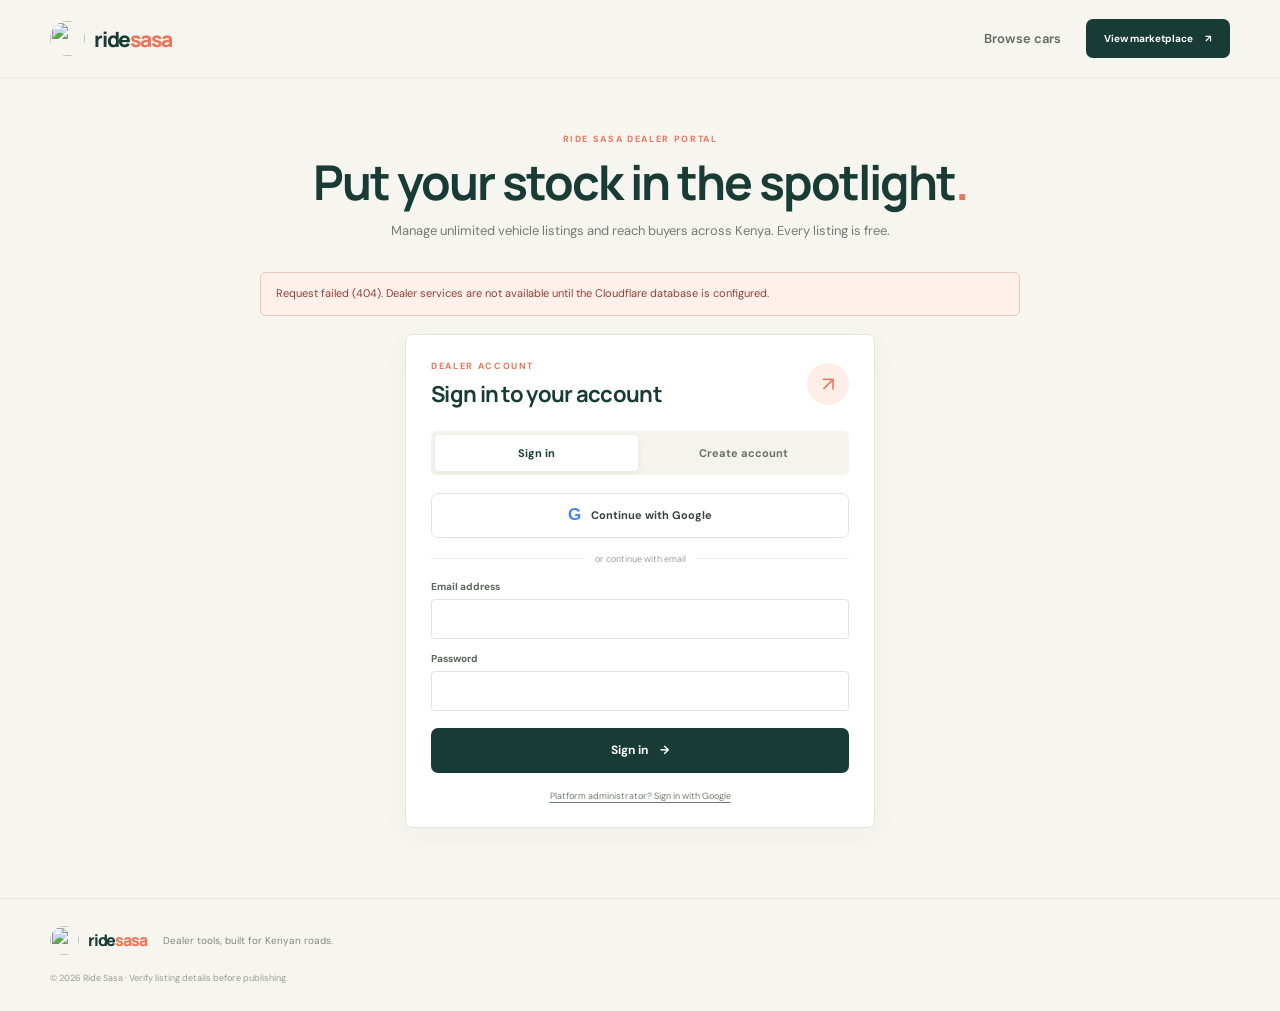
==== dealer.html @ 4e9f602e "Add Ride Sasa vehicle marketplace Initial marketplace, dealer/admin tools, API, and Cloudflare setup" ====
<!doctype html>
<html lang="en">
  <head>
    <meta charset="utf-8">
    <meta name="viewport" content="width=device-width, initial-scale=1">
    <meta name="theme-color" content="#183c35">
    <meta name="description" content="Create a Ride Sasa dealer account, sign in with Google and manually manage vehicle listings.">
    <title>Dealer portal — Ride Sasa</title>
    <link rel="preconnect" href="https://fonts.googleapis.com">
    <link rel="preconnect" href="https://fonts.gstatic.com" crossorigin>
    <link href="https://fonts.googleapis.com/css2?family=DM+Sans:wght@400;500;600;700&family=Manrope:wght@500;600;700;800&display=swap" rel="stylesheet">
    <link rel="stylesheet" href="styles.css">
    <script src="dealer.js" defer></script>
  </head>
  <body class="dealer-page">
    <header class="site-header">
      <div class="header-inner">
        <a class="brand" href="index.html" aria-label="Ride Sasa home">
          <span class="brand-mark" aria-hidden="true"><img src="assets/ridesasa-logo-transparent.png" alt=""></span>
          <span>ride<span class="brand-accent">sasa</span></span>
        </a>
        <nav class="dealer-nav" aria-label="Dealer navigation">
          <a class="nav-link" href="index.html">Browse cars</a>
          <a class="button button-dark" href="index.html#listings">View marketplace <span aria-hidden="true">↗</span></a>
        </nav>
      </div>
    </header>

    <main class="dealer-main page-width">
      <section class="dealer-intro">
        <p class="eyebrow eyebrow-dark">RIDE SASA DEALER PORTAL</p>
        <h1>Put your stock in the spotlight<span>.</span></h1>
        <p>Manage unlimited vehicle listings and reach buyers across Kenya. Every listing is free.</p>
      </section>

      <p class="portal-message" id="portal-message" role="status" hidden></p>

      <section class="portal-card auth-card" id="auth-card" aria-labelledby="auth-title">
        <div class="auth-heading">
          <div>
            <p class="eyebrow eyebrow-dark">DEALER ACCOUNT</p>
            <h2 id="auth-title">Sign in to your account</h2>
          </div>
          <span class="portal-lock" aria-hidden="true">↗</span>
        </div>
        <div class="auth-switch" role="group" aria-label="Choose account action">
          <button type="button" class="auth-switch-button active" data-auth-view="login" aria-pressed="true">Sign in</button>
          <button type="button" class="auth-switch-button" data-auth-view="signup" aria-pressed="false">Create account</button>
        </div>
        <a class="button button-google" href="/api/auth/google/start?next=dealer.html"><span class="google-mark" aria-hidden="true">G</span>Continue with Google</a>
        <p class="auth-divider"><span>or continue with email</span></p>
        <form class="portal-form" id="login-form">
          <label>Email address<input name="email" type="email" autocomplete="email" required maxlength="254"></label>
          <label>Password<input name="password" type="password" autocomplete="current-password" required maxlength="128"></label>
          <button class="button button-dark portal-submit" type="submit">Sign in <span aria-hidden="true">→</span></button>
        </form>
        <form class="portal-form" id="signup-form" hidden>
          <label>Dealer or business name<input name="name" autocomplete="organization" required maxlength="100"></label>
          <label>Email address<input name="email" type="email" autocomplete="email" required maxlength="254"></label>
          <label>Phone number<input name="phone" type="tel" autocomplete="tel" required maxlength="30" placeholder="+254 7XX XXX XXX"></label>
          <label>Password <span class="field-help">Use at least 12 characters.</span><input name="password" type="password" autocomplete="new-password" required minlength="12" maxlength="128"></label>
          <label class="phone-consent"><input name="showPhone" type="checkbox" value="true"> Show this business phone number on my public listings so buyers can contact me.</label>
          <button class="button button-dark portal-submit" type="submit">Create account <span aria-hidden="true">→</span></button>
          <p class="terms-note">No listing fees, subscriptions or expiry dates. Publish as many vehicles as you need.</p>
        </form>
        <a class="admin-signin-link" href="admin.html">Platform administrator? Sign in with Google</a>
      </section>

      <section class="dealer-dashboard" id="dealer-dashboard" hidden>
        <aside class="dealer-sidebar" aria-label="Dealer account">
          <p class="sidebar-title">DEALER WORKSPACE</p>
          <a class="sidebar-link active" href="#analytics"><span aria-hidden="true">◫</span> Analytics</a>
          <a class="sidebar-link" href="#inventory"><span aria-hidden="true">▤</span> Stock</a>
          <a class="sidebar-link" href="#plan-summary"><span aria-hidden="true">◷</span> Free listings</a>
          <a class="sidebar-link" href="#dealer-profile"><span aria-hidden="true">⚙</span> Account settings</a>
          <a class="sidebar-market-link" href="index.html">Return to marketplace <span aria-hidden="true">↗</span></a>
        </aside>
        <div class="dealer-dashboard-main">
        <div class="dashboard-heading" id="analytics">
          <div>
            <p class="eyebrow eyebrow-dark">YOUR DEALER ACCOUNT</p>
            <h2>Welcome, <span id="dealer-name">dealer</span></h2>
            <p class="dashboard-email" id="dealer-email"></p>
          </div>
          <div class="dashboard-actions">
            <a class="button button-coral" href="#add-car">Add a car <span aria-hidden="true">+</span></a>
            <button class="button button-outline" id="logout-button" type="button">Sign out</button>
          </div>
        </div>

        <div class="dashboard-summary" id="plan-summary">
          <article class="summary-card"><span>Listing fees</span><strong id="plan-status">Free</strong><small id="plan-detail">No listing fees or expiry dates</small></article>
          <article class="summary-card"><span>Active units</span><strong id="listing-count">0</strong><small id="listing-capacity">Unlimited active listings</small></article>
          <article class="summary-card"><span>Your listings</span><strong>Unlimited</strong><small>Publish and manage at no cost</small></article>
        </div>

        <section class="portal-card profile-card" id="dealer-profile">
          <div class="portal-section-heading">
            <div><p class="eyebrow eyebrow-dark">ACCOUNT SETTINGS</p><h2>Dealer profile</h2></div>
          </div>
          <p class="form-help">Manage the contact details buyers see. Your account email is <strong id="profile-email"></strong>.</p>
          <form class="portal-form profile-form" id="profile-form">
            <label>Business or dealer name<input name="name" required maxlength="100"></label>
            <label>Phone number<input name="phone" type="tel" autocomplete="tel" maxlength="30" placeholder="+254 7XX XXX XXX"></label>
            <label class="phone-consent profile-consent"><input name="showPhone" type="checkbox" value="true"> Show this phone number on my public listings.</label>
            <button class="button button-dark portal-submit" type="submit">Save profile</button>
          </form>
        </section>

        <section class="dashboard-columns">
          <section class="portal-card listing-editor" id="add-car">
            <div class="portal-section-heading">
              <div><p class="eyebrow eyebrow-dark">VEHICLE DETAILS</p><h2 id="listing-form-title">Add a unit</h2></div>
              <span class="required-note">* Required</span>
            </div>
            <p class="form-help" id="listing-form-help">Add complete, accurate details so buyers can compare your unit.</p>
            <form class="portal-form vehicle-form" id="listing-form">
              <label>Make *<input name="make" required maxlength="60" placeholder="Toyota"></label>
              <label>Model *<input name="model" required maxlength="80" placeholder="Harrier"></label>
              <label>Year *<input name="year" type="number" min="1950" required></label>
              <label>Price (KSh) *<input name="priceKes" type="number" min="1" step="1" required></label>
              <label>Mileage (km) *<input name="mileageKm" type="number" min="0" step="1" required></label>
              <label>Engine (cc)<input name="engineCc" type="number" min="1" step="1"></label>
              <label>Fuel *<select name="fuel" required><option value="">Select</option><option>Petrol</option><option>Diesel</option><option>Hybrid</option><option>Electric</option><option>Other</option></select></label>
              <label>Transmission *<select name="transmission" required><option value="">Select</option><option>Automatic</option><option>Manual</option><option>Other</option></select></label>
              <label>Body type *<select name="body" required><option value="">Select</option><option>SUV</option><option>Sedan</option><option>Hatchback</option><option>Wagon</option><option>Pickup</option><option>Van</option><option>Coupe</option><option>Other</option></select></label>
              <label>Condition *<select name="condition" required><option value="">Select</option><option>Used</option><option>New</option><option>Foreign used</option><option>Locally used</option></select></label>
              <label>Location / county *<input name="location" required maxlength="60" placeholder="Nairobi"></label>
              <label class="form-span">Photo URLs <span class="field-help">HTTPS URLs, one per line (up to 8).</span><textarea name="imageUrls" rows="3" placeholder="https://..."></textarea></label>
              <label class="form-span">Description<textarea name="description" rows="4" maxlength="2000" placeholder="Share service history, features and viewing details."></textarea></label>
              <div class="form-span form-actions">
                <button class="button button-dark" id="save-listing-button" type="submit">Publish unit <span aria-hidden="true">→</span></button>
                <button class="button button-outline" id="cancel-edit-button" type="button" hidden>Cancel edit</button>
              </div>
            </form>
          </section>

          <section class="portal-card inventory-card" id="inventory">
            <div class="portal-section-heading">
              <div><p class="eyebrow eyebrow-dark">YOUR INVENTORY</p><h2>Your units</h2></div>
              <span class="inventory-limit">Unlimited active listings</span>
            </div>
            <div class="dealer-listings" id="dealer-listings" aria-live="polite"></div>
            <p class="empty-inventory" id="empty-inventory">You haven't added any units yet.</p>
            <button class="button button-outline dealer-load-more" id="load-older-listings" type="button" hidden>Load older listings</button>
          </section>
        </section>

        </div>
      </section>
    </main>

    <footer class="site-footer">
      <div class="page-width footer-inner">
        <a class="brand footer-brand" href="index.html"><span class="brand-mark" aria-hidden="true"><img src="assets/ridesasa-logo-transparent.png" alt=""></span><span>ride<span class="brand-accent">sasa</span></span></a>
        <p>Dealer tools, built for Kenyan roads.</p>
        <small>© 2026 Ride Sasa · Verify listing details before publishing.</small>
      </div>
    </footer>
    <div class="toast" id="toast" role="status" aria-live="polite"></div>
  </body>
</html>
---- styles.css ----
:root {
  color-scheme: light;
  --ink: #20302b;
  --muted: #737c77;
  --forest: #183c35;
  --forest-deep: #112e29;
  --coral: #e9755b;
  --coral-light: #ffede7;
  --cream: #f7f5ef;
  --line: #e7e5de;
  --white: #fff;
  --font-body: "DM Sans", sans-serif;
  --font-display: "Manrope", sans-serif;
  font-family: var(--font-body);
  color: var(--ink);
  background: var(--cream);
  font-synthesis: none;
  text-rendering: optimizeLegibility;
}

* { box-sizing: border-box; }
html { scroll-behavior: smooth; scroll-padding-top: 85px; }
body { margin: 0; min-width: 320px; background: var(--cream); }
button, input, select { font: inherit; }
button, select { cursor: pointer; }
button:focus-visible, a:focus-visible, input:focus-visible, select:focus-visible { outline: 3px solid #ee9b87; outline-offset: 3px; }
a { color: inherit; text-decoration: none; }
img { display: block; max-width: 100%; }
.page-width, .header-inner { width: min(1180px, calc(100% - 48px)); margin-inline: auto; }

.site-header { height: 78px; background: var(--cream); position: sticky; top: 0; z-index: 20; border-bottom: 1px solid rgba(32, 48, 43, .06); }
.header-inner { height: 100%; display: flex; align-items: center; }
.brand { display: inline-flex; gap: 9px; align-items: center; color: var(--forest); font: 800 21px var(--font-display); letter-spacing: -1.2px; }
.brand-accent { color: var(--coral); }
.brand-mark { width: 35px; height: 35px; display: block; overflow: hidden; border-radius: 50%; }
.brand-mark img { width: 100%; height: 100%; max-width: none; object-fit: cover; object-position: center 18%; }
.primary-nav { display: flex; align-items: center; gap: 31px; margin-left: auto; }
.nav-link { font-size: 13px; font-weight: 600; color: #606b65; }
.nav-link:hover, .nav-link.active { color: var(--forest); }
.button { border: 0; display: inline-flex; gap: 12px; align-items: center; justify-content: center; min-height: 45px; border-radius: 7px; padding: 0 18px; font-size: 12px; font-weight: 700; transition: background .18s ease, transform .18s ease, box-shadow .18s ease; }
.button:hover { transform: translateY(-1px); }
.button-dark { color: white; background: var(--forest); }
.button-dark:hover { background: var(--forest-deep); box-shadow: 0 7px 18px #183c3528; }
.button-coral { color: white; background: var(--coral); }
.button-coral:hover { background: #d9654a; box-shadow: 0 7px 18px #e9755b38; }
.button-outline { border: 1px solid #dcded7; color: var(--forest); background: transparent; }
.button-outline:hover { background: white; }
.button-light { color: var(--forest); background: white; }
.button-light:hover { background: #f8e9e1; }
.nav-saved { min-height: 39px; padding: 0 12px; gap: 8px; }
.saved-count { width: 19px; height: 19px; border-radius: 50%; display: grid; place-items: center; color: white; background: var(--coral); font-size: 10px; }
.menu-toggle { display: none; }

.hero { position: relative; min-height: 452px; padding: 54px 24px 96px; color: white; background: var(--forest); overflow: hidden; }
.hero-pattern { position: absolute; inset: 0; opacity: .16; background-image: radial-gradient(#fff 0.7px, transparent .7px); background-size: 18px 18px; mask-image: linear-gradient(90deg, black, transparent 82%); pointer-events: none; }
.hero::before { content: ""; position: absolute; width: 580px; height: 580px; border: 1px solid #ffffff0f; border-radius: 50%; right: -112px; top: -300px; box-shadow: 0 0 0 55px #ffffff08, 0 0 0 112px #ffffff06; }
.hero-inner { width: min(1180px, 100%); margin: 0 auto; display: grid; grid-template-columns: 1fr 1.02fr; gap: 60px; align-items: center; position: relative; z-index: 1; }
.hero-copy { padding: 13px 0 0 15px; }
.eyebrow { margin: 0 0 17px; color: #f2b1a0; font-size: 9px; font-weight: 700; letter-spacing: 1.65px; }
.eyebrow-dot { width: 7px; height: 7px; display: inline-block; margin-right: 7px; vertical-align: 1px; border-radius: 50%; background: var(--coral); box-shadow: 0 0 0 4px #e9755b25; }
h1, h2, h3, p { margin-top: 0; }
h1, h2 { font-family: var(--font-display); }
h1 { margin-bottom: 17px; font-size: clamp(42px, 5vw, 61px); line-height: 1.08; letter-spacing: -3.2px; }
h1 span { color: #e98d74; }
.hero-description { max-width: 390px; margin: 0; color: #cfdbd4; font-size: 13px; line-height: 1.8; }
.hero-proof { display: flex; align-items: center; gap: 12px; margin-top: 26px; }
.hero-proof p { margin: 0; color: #aebfb6; font-size: 10px; line-height: 1.6; }
.hero-proof strong { color: white; font-size: 11px; }
.proof-avatars { display: flex; padding-left: 5px; }
.proof-avatars span { width: 29px; height: 29px; display: grid; place-items: center; margin-left: -5px; border: 2px solid var(--forest); border-radius: 50%; color: var(--forest); background: #f3c1a8; font-size: 8px; font-weight: 700; }
.proof-avatars span:nth-child(2) { background: #dbb58a; }
.proof-avatars span:nth-child(3) { background: #a8c0a9; }
.hero-photo { position: relative; height: 295px; border-radius: 5px 48px 5px 5px; }
.hero-photo > img { width: 100%; height: 100%; object-fit: cover; border-radius: inherit; }
.hero-photo::after { content: ""; position: absolute; inset: 45% 0 0; border-radius: inherit; background: linear-gradient(0deg, #112e29a8, transparent); }
.photo-caption { position: absolute; bottom: 20px; left: 20px; z-index: 1; display: flex; gap: 11px; align-items: center; }
.caption-icon { display: grid; place-items: center; width: 34px; height: 34px; border-radius: 50%; color: var(--forest); background: white; font-size: 18px; }
.photo-caption strong, .photo-caption small { display: block; }
.photo-caption strong { font: 700 11px var(--font-display); }
.photo-caption small { margin-top: 4px; color: #dfe7e2; font-size: 9px; }
.photo-sticker { position: absolute; z-index: 2; top: -16px; right: 24px; width: 57px; height: 57px; display: grid; place-content: center; border-radius: 50%; color: #fff5ea; background: var(--coral); font: 800 11px/1.05 var(--font-display); text-align: center; transform: rotate(9deg); }
.search-panel { position: absolute; z-index: 5; left: 50%; bottom: -34px; transform: translateX(-50%); width: min(1080px, calc(100% - 48px)); min-height: 87px; display: grid; grid-template-columns: 1.5fr 1fr .95fr auto; align-items: center; padding: 13px 15px; border-radius: 7px; color: var(--ink); background: white; box-shadow: 0 13px 35px #0f29221b; }
.search-field { min-width: 0; display: flex; gap: 11px; align-items: center; padding: 5px 16px; border-right: 1px solid var(--line); }
.field-icon { min-width: 22px; color: var(--coral); font-size: 21px; font-weight: 600; }
.search-field:nth-child(3) .field-icon { font-size: 10px; }
.field-copy { min-width: 0; flex: 1; }
.field-label { display: block; margin-bottom: 5px; color: #8a918d; font-size: 9px; font-weight: 600; }
.field-copy input, .field-copy select { width: 100%; padding: 0; border: 0; outline: 0; color: var(--ink); background: transparent; font-size: 11px; font-weight: 700; }
.field-copy input::placeholder { color: #88908b; opacity: 1; font-weight: 500; }
.search-button { min-width: 137px; min-height: 47px; margin-left: 13px; }

.listings-section { padding-top: 95px; padding-bottom: 95px; }
.section-heading { display: flex; align-items: end; justify-content: space-between; gap: 20px; margin-bottom: 29px; }
.eyebrow-dark { margin-bottom: 11px; color: var(--coral); }
.section-heading h2, .how-inner h2 { margin-bottom: 9px; color: var(--forest); font-size: clamp(27px, 3vw, 36px); letter-spacing: -1.6px; line-height: 1.2; }
.heading-period { color: var(--coral); }
.section-subtitle { margin: 0; color: var(--muted); font-size: 12px; }
.mobile-filter-toggle { display: none; }
.results-toolbar { display: flex; align-items: center; justify-content: space-between; padding: 13px 0; margin-bottom: 16px; border-top: 1px solid var(--line); border-bottom: 1px solid var(--line); }
.results-toolbar > p { margin: 0; color: #707a74; font-size: 11px; }
.results-toolbar > p strong { color: var(--forest); }
.inventory-notice { margin: 0 0 16px; padding: 11px 13px; border: 1px solid #efc7bd; border-radius: 4px; color: #8c4232; background: #fff0ec; font-size: 10px; line-height: 1.6; }
.inventory-notice[hidden] { display: none; }
.ad-slot { min-height: 90px; margin: 16px 0 22px; text-align: center; }
.ad-slot[hidden] { display: none; }
.ad-slot ins { display: block; min-height: 90px; }
.sort-control { display: flex; align-items: center; gap: 9px; color: #858b86; font-size: 10px; }
.sort-control select { min-width: 137px; padding: 7px 25px 7px 10px; border: 1px solid var(--line); border-radius: 4px; color: var(--ink); background: #fff; font-size: 10px; }
.catalog-layout { display: grid; grid-template-columns: 220px minmax(0, 1fr); gap: 25px; align-items: start; }
.filter-panel { padding: 18px; border: 1px solid var(--line); border-radius: 5px; background: #fbfaf7; }
.filter-heading { display: flex; align-items: center; justify-content: space-between; margin-bottom: 18px; }
.filter-heading h3 { margin: 0; color: var(--forest); font: 700 12px var(--font-display); }
.text-button { padding: 3px 0; border: 0; color: var(--coral); background: transparent; font-size: 9px; font-weight: 700; }
.filter-label { display: block; margin: 14px 0 6px; color: #647069; font-size: 10px; font-weight: 700; }
.filter-panel > input, .filter-panel select, .filter-row select { width: 100%; min-height: 36px; padding: 0 10px; border: 1px solid #e6e5df; border-radius: 4px; color: #59665f; background: white; font-size: 10px; }
.filter-panel input::placeholder { color: #9da39e; }
.filter-row { display: grid; grid-template-columns: 1fr 1fr; gap: 9px; }
.filter-row .filter-label { white-space: nowrap; font-size: 9px; }
.filter-note { margin-top: 20px; padding: 12px 10px; border-radius: 4px; color: #77827a; background: #f0f3ed; font-size: 9px; line-height: 1.6; }
.filter-note span { margin-right: 4px; color: var(--coral); }
.listing-grid { display: grid; grid-template-columns: repeat(3, minmax(0, 1fr)); gap: 17px; }
.catalog-pagination { display: flex; justify-content: center; padding-top: 24px; }
.catalog-pagination button:disabled, .dealer-load-more:disabled { opacity: .55; cursor: wait; }
.car-card { overflow: hidden; border: 1px solid #e9e7e0; border-radius: 5px; background: white; transition: box-shadow .2s ease, transform .2s ease; }
.car-card:hover { transform: translateY(-3px); box-shadow: 0 12px 28px #183c3514; }
.car-image-wrap { position: relative; height: 158px; overflow: hidden; background: #e9eae5; }
.car-image { width: 100%; height: 100%; object-fit: cover; transition: transform .35s ease; }
.car-card:hover .car-image { transform: scale(1.035); }
.car-badge { position: absolute; top: 11px; left: 11px; padding: 5px 8px; border-radius: 3px; color: var(--forest); background: #ffffffed; font-size: 8px; font-weight: 700; letter-spacing: .3px; }
.favorite-button { position: absolute; top: 9px; right: 10px; width: 31px; height: 31px; display: grid; place-items: center; border: 0; border-radius: 50%; color: #52605a; background: #ffffffed; font-size: 17px; }
.favorite-button:hover, .favorite-button.saved { color: var(--coral); }
.car-card-body { padding: 14px 14px 13px; }
.car-title { overflow: hidden; margin: 0 0 4px; color: var(--forest); font: 700 13px/1.4 var(--font-display); text-overflow: ellipsis; white-space: nowrap; }
.car-subtitle { margin: 0; color: #828b85; font-size: 9px; }
.car-specs { display: flex; flex-wrap: wrap; gap: 8px; margin: 12px 0; padding: 10px 0; border-top: 1px solid #f0efea; border-bottom: 1px solid #f0efea; color: #657069; font-size: 9px; }
.car-specs span { display: inline-flex; align-items: center; gap: 4px; }
.spec-dot { width: 3px; height: 3px; border-radius: 50%; background: var(--coral); }
.dealer-name { margin: -4px 0 11px; color: #78827b; font-size: 9px; font-weight: 600; }
.car-card-footer { display: flex; align-items: end; justify-content: space-between; gap: 6px; }
.car-price { color: var(--forest); font: 800 14px var(--font-display); white-space: nowrap; }
.car-location { margin-top: 4px; color: #848d87; font-size: 9px; }
.details-button { min-height: 31px; padding: 0 9px; border: 1px solid #dfe3dd; border-radius: 3px; color: var(--forest); background: white; font-size: 9px; font-weight: 700; }
.details-button:hover { border-color: var(--forest); }
.empty-state { padding: 60px 20px; text-align: center; }
.empty-illustration { display: inline-grid; place-items: center; width: 54px; height: 54px; margin-bottom: 12px; border-radius: 50%; color: var(--coral); background: var(--coral-light); font-size: 29px; }
.empty-state h3 { margin-bottom: 7px; color: var(--forest); font: 700 17px var(--font-display); }
.empty-state p { margin-bottom: 18px; color: var(--muted); font-size: 12px; }

.how-section { padding: 76px 0; background: #efeee7; }
.how-inner { display: grid; grid-template-columns: .8fr 1.2fr; gap: 80px; align-items: center; }
.how-inner h2 { margin-bottom: 0; }
.steps { display: grid; grid-template-columns: repeat(3, 1fr); gap: 14px; }
.step { min-height: 140px; padding: 17px 14px; border: 1px solid #e3e1d8; border-radius: 4px; background: #f8f7f1; }
.step-number { display: inline-block; margin-bottom: 24px; color: var(--coral); font: 800 11px var(--font-display); }
.step h3 { margin-bottom: 7px; color: var(--forest); font: 700 11px var(--font-display); }
.step p { margin: 0; color: #7e8780; font-size: 9px; line-height: 1.65; }
.brand-film-section { margin-top: 70px; }
.brand-film { display: grid; grid-template-columns: minmax(0, 1fr) minmax(230px, 34%); gap: 38px; align-items: center; overflow: hidden; padding: 38px 48px; border-radius: 6px; color: white; background: var(--forest-deep); }
.brand-film h2 { margin-bottom: 12px; font-size: clamp(26px, 3vw, 36px); letter-spacing: -1.5px; line-height: 1.2; }
.brand-film-copy > p:not(.eyebrow) { max-width: 450px; margin-bottom: 18px; color: #c5d3ca; font-size: 12px; line-height: 1.7; }
.brand-film .button { min-height: 39px; font-size: 10px; }
.brand-film-visual { width: min(100%, 270px); margin: 0; justify-self: center; text-align: center; }
.brand-film-visual video { display: block; width: 100%; max-height: 430px; aspect-ratio: 9 / 16; border: 1px solid #ffffff20; border-radius: 6px; background: #101117; object-fit: contain; }
.brand-film-visual figcaption { margin-top: 9px; color: #c5d3ca; font-size: 9px; letter-spacing: 1.5px; text-transform: uppercase; }
.sell-banner { min-height: 250px; display: flex; align-items: center; justify-content: space-between; position: relative; overflow: hidden; margin-top: 78px; margin-bottom: 80px; padding: 35px 48px; border-radius: 6px; color: white; background: var(--forest); }
.sell-banner > div:first-child { position: relative; z-index: 2; }
.sell-banner .eyebrow { margin-bottom: 12px; }
.sell-banner h2 { margin-bottom: 9px; font-size: 26px; letter-spacing: -1px; line-height: 1.2; }
.sell-banner p:not(.eyebrow) { margin-bottom: 17px; color: #c5d3ca; font-size: 10px; }
.sell-banner .button { min-height: 38px; font-size: 10px; }
.sell-art { position: absolute; top: 0; right: 0; width: 48%; height: 100%; overflow: hidden; background: linear-gradient(130deg, transparent 10%, #ffffff0a 10% 12%, transparent 12% 25%, #ffffff08 25% 27%, transparent 27%), #1e493e; clip-path: polygon(20% 0, 100% 0, 100% 100%, 0 100%); }
.art-sun { position: absolute; top: 28px; right: 89px; width: 75px; height: 75px; border-radius: 50%; background: #e9755b; }
.art-road { position: absolute; right: -15px; bottom: -88px; width: 95%; height: 190px; border: 2px dashed #ffffff47; border-radius: 50% 50% 0 0; background: #102b26; transform: rotate(-8deg); }
.art-car { position: absolute; right: 29%; bottom: 73px; color: #e8c19c; font-size: 95px; line-height: 1; transform: rotate(-5deg); text-shadow: 0 12px 12px #0004; }
.site-footer { padding: 27px 0; border-top: 1px solid #e8e6df; background: #f7f5ef; }
.footer-inner { display: flex; flex-wrap: wrap; align-items: center; gap: 17px; }
.footer-brand { font-size: 16px; }
.footer-brand .brand-mark { width: 29px; height: 29px; }
.footer-inner > p { margin: 0; color: #828a84; font-size: 10px; }
.footer-inner > small { width: 100%; color: #969d97; font-size: 9px; }

dialog { padding: 0; border: 0; color: var(--ink); box-shadow: 0 22px 70px #091c1740; }
dialog::backdrop { background: #10241fc2; backdrop-filter: blur(3px); }
.listing-dialog { width: min(700px, calc(100% - 30px)); max-height: min(88vh, 760px); overflow: auto; border-radius: 8px; }
.dialog-layout { display: grid; grid-template-columns: 1.05fr .95fr; min-height: 380px; }
.dialog-image { min-height: 100%; background: #e7e9e4; }
.dialog-image img { width: 100%; height: 100%; min-height: 380px; object-fit: cover; }
.dialog-copy { position: relative; padding: 36px 26px 25px; }
.dialog-close { position: absolute; top: 13px; right: 15px; width: 31px; height: 31px; display: grid; place-items: center; border: 0; border-radius: 50%; color: var(--forest); background: #f2f1eb; font-size: 22px; }
.dialog-copy .car-badge { position: static; display: inline-block; margin-bottom: 13px; background: var(--coral-light); }
.dialog-copy h2 { margin: 0 0 4px; color: var(--forest); font-size: 20px; letter-spacing: -.5px; }
.dialog-subtitle { margin-bottom: 20px; color: var(--muted); font-size: 10px; }
.dialog-price { margin-bottom: 20px; color: var(--forest); font: 800 20px var(--font-display); }
.dialog-specs { display: grid; grid-template-columns: 1fr 1fr; gap: 12px; padding: 15px 0; border-top: 1px solid var(--line); border-bottom: 1px solid var(--line); }
.dialog-specs span { color: #858d87; font-size: 9px; }
.dialog-specs strong { display: block; margin-top: 4px; color: var(--ink); font-size: 10px; }
.seller-note { margin: 17px 0; color: #747d77; font-size: 10px; line-height: 1.6; }
.contact-button { width: 100%; }
.contact-unavailable { margin: 0; padding: 11px; border-radius: 4px; color: #78827b; background: #f0f3ed; font-size: 10px; text-align: center; }
.toast { position: fixed; z-index: 30; right: 24px; bottom: 24px; max-width: calc(100% - 48px); padding: 12px 16px; border-radius: 5px; color: white; background: var(--forest-deep); box-shadow: 0 9px 24px #102e2240; font-size: 11px; opacity: 0; pointer-events: none; transform: translateY(10px); transition: opacity .2s ease, transform .2s ease; }
.toast.visible { opacity: 1; transform: translateY(0); }

@media (max-width: 1000px) {
  .hero-inner { gap: 35px; }
  .hero-photo { height: 260px; }
  .listing-grid { grid-template-columns: repeat(2, minmax(0, 1fr)); }
  .how-inner { gap: 40px; }
}
@media (max-width: 760px) {
  .page-width, .header-inner { width: min(100% - 32px, 560px); }
  .site-header { height: 66px; }
  .brand { font-size: 19px; }
  .menu-toggle { display: block; margin-left: auto; padding: 8px 11px; border: 1px solid #dcded7; border-radius: 4px; color: var(--forest); background: transparent; font-size: 11px; font-weight: 700; }
  .primary-nav { position: absolute; top: 65px; left: 0; right: 0; display: none; align-items: stretch; gap: 4px; padding: 13px 18px 17px; border-bottom: 1px solid var(--line); background: var(--cream); box-shadow: 0 12px 20px #102e2210; }
  .primary-nav.open { display: flex; flex-direction: column; }
  .nav-link { padding: 10px 4px; }
  .nav-saved, .nav-sell { justify-content: space-between; }
  .hero { padding: 39px 17px 102px; }
  .hero-inner { grid-template-columns: 1fr; gap: 28px; }
  .hero-copy { padding: 0; }
  .hero h1 { font-size: clamp(42px, 11vw, 56px); letter-spacing: -2.7px; }
  .hero-description { max-width: 340px; font-size: 12px; }
  .hero-proof { margin-top: 18px; }
  .hero-photo { height: 210px; margin: 0 5px; }
  .brand-film-section { margin-top: 45px; }
  .brand-film { grid-template-columns: 1fr; gap: 22px; padding: 25px 20px; }
  .brand-film-visual { width: min(100%, 230px); }
  .photo-sticker { right: 14px; width: 49px; height: 49px; font-size: 9px; }
  .search-panel { bottom: -112px; width: calc(100% - 30px); grid-template-columns: 1fr 1fr; gap: 4px 0; padding: 11px; }
  .search-field { padding: 7px 9px; }
  .search-field:nth-child(2) { border-right: 0; }
  .search-field:nth-child(3) { border-right: 0; }
  .search-field:nth-child(3) .field-icon { display: none; }
  .field-label { font-size: 8px; }
  .field-copy input, .field-copy select { font-size: 10px; }
  .search-button { min-width: 0; min-height: 39px; margin: 0 0 0 9px; padding: 0 10px; font-size: 10px; }
  .listings-section { padding-top: 163px; padding-bottom: 60px; }
  .section-heading { align-items: start; }
  .section-heading h2 { max-width: 290px; font-size: 29px; }
  .mobile-filter-toggle { display: inline-flex; min-height: 36px; padding: 0 10px; font-size: 10px; }
  .results-toolbar { align-items: start; gap: 8px; }
  .results-toolbar > p { padding-top: 8px; }
  .sort-control { flex-direction: column; align-items: end; gap: 3px; }
  .sort-control select { min-width: 126px; }
  .catalog-layout { grid-template-columns: 1fr; gap: 15px; }
  .filter-panel { display: none; }
  .filter-panel.open { display: block; }
  .listing-grid { gap: 11px; }
  .car-image-wrap { height: 130px; }
  .car-card-body { padding: 11px 10px; }
  .car-title { font-size: 11px; }
  .car-specs { gap: 6px; font-size: 8px; }
  .car-price { font-size: 12px; }
  .details-button { min-height: 28px; padding-inline: 7px; font-size: 8px; }
  .how-section { padding: 55px 0; }
  .how-inner { grid-template-columns: 1fr; gap: 26px; }
  .steps { gap: 8px; }
  .step { min-height: 142px; padding: 13px 10px; }
  .step-number { margin-bottom: 18px; }
  .step h3 { font-size: 10px; }
  .step p { font-size: 8px; }
  .sell-banner { min-height: 260px; margin-top: 55px; margin-bottom: 55px; padding: 28px 25px; }
  .sell-banner h2 { font-size: 22px; }
  .sell-art { width: 55%; opacity: .65; }
  .art-car { right: 18%; bottom: 59px; font-size: 72px; }
  .art-sun { right: 40px; width: 58px; height: 58px; }
  .sell-banner > div:first-child { max-width: 310px; }
}
@media (max-width: 430px) {
  .listing-grid { grid-template-columns: 1fr 1fr; }
  .car-image-wrap { height: 107px; }
  .car-badge { top: 7px; left: 7px; padding: 4px 6px; font-size: 7px; }
  .favorite-button { top: 6px; right: 6px; width: 27px; height: 27px; font-size: 15px; }
  .car-title { font-size: 10px; }
  .car-subtitle { font-size: 8px; }
  .car-specs { min-height: 48px; align-content: center; margin: 9px 0; padding: 7px 0; gap: 5px; }
  .car-card-footer { align-items: start; flex-direction: column; }
  .car-location { margin-bottom: 7px; }
  .details-button { width: 100%; }
  .steps { grid-template-columns: 1fr; }
  .step { min-height: 0; display: grid; grid-template-columns: 35px 1fr; column-gap: 9px; align-items: start; }
  .step-number { grid-row: span 2; margin: 0; }
  .step h3 { margin-bottom: 5px; }
  .step p { font-size: 9px; }
  .dialog-layout { grid-template-columns: 1fr; }
  .dialog-image, .dialog-image img { min-height: 200px; max-height: 220px; }
  .dialog-copy { padding: 24px 20px 20px; }
}
@media (prefers-reduced-motion: reduce) {
  *, *::before, *::after { scroll-behavior: auto !important; transition-duration: .01ms !important; animation-duration: .01ms !important; animation-iteration-count: 1 !important; }
}

[hidden] { display: none !important; }

.dealer-page { min-height: 100vh; background: #f7f5ef; }
.dealer-nav { display: flex; align-items: center; gap: 25px; margin-left: auto; }
.dealer-nav .button { min-height: 39px; font-size: 10px; }
.dealer-main { padding-top: 55px; padding-bottom: 70px; }
.dealer-intro { max-width: 700px; margin: 0 auto 30px; text-align: center; }
.dealer-intro h1 { margin-bottom: 12px; color: var(--forest); font-size: clamp(32px, 5vw, 48px); letter-spacing: -2px; }
.dealer-intro h1 span { color: var(--coral); }
.dealer-intro > p:last-child { max-width: 560px; margin: 0 auto; color: var(--muted); font-size: 13px; line-height: 1.7; }
.portal-card { padding: 25px; border: 1px solid var(--line); border-radius: 7px; background: white; box-shadow: 0 9px 30px #183c3508; }
.auth-card { width: min(470px, 100%); margin: 0 auto; }
.auth-heading, .dashboard-heading, .portal-section-heading { display: flex; align-items: center; justify-content: space-between; gap: 18px; }
.auth-heading h2, .dashboard-heading h2, .portal-section-heading h2 { margin: 0; color: var(--forest); font-size: 22px; letter-spacing: -.7px; }
.auth-heading .eyebrow, .portal-section-heading .eyebrow { margin-bottom: 7px; }
.portal-lock { width: 42px; height: 42px; display: grid; place-items: center; border-radius: 50%; color: var(--coral); background: var(--coral-light); font-size: 20px; }
.button-google { width: 100%; gap: 10px; border: 1px solid #dfe2e7; color: #3c4043; background: white; font-size: 11px; }
.button-google:hover { background: #f8f9fa; box-shadow: 0 2px 7px #2021241a; }
.google-mark { color: #4285f4; font: 800 17px Arial, sans-serif; }
.auth-divider { display: flex; align-items: center; gap: 10px; margin: 15px 0; color: #9aa099; font-size: 9px; text-align: center; }
.auth-divider::before, .auth-divider::after { content: ""; height: 1px; flex: 1; background: #ecebe6; }
.admin-signin-link { display: block; margin-top: 17px; color: #707b73; font-size: 9px; text-align: center; text-decoration: underline; text-underline-offset: 3px; }
.auth-switch { display: grid; grid-template-columns: 1fr 1fr; gap: 5px; padding: 4px; margin: 22px 0 18px; border-radius: 5px; background: #f4f3ed; }
.auth-switch-button { min-height: 36px; border: 0; border-radius: 4px; color: #68736c; background: transparent; font-size: 11px; font-weight: 700; }
.auth-switch-button.active { color: var(--forest); background: white; box-shadow: 0 2px 6px #183c3510; }
.portal-form { display: grid; grid-template-columns: 1fr 1fr; gap: 13px; }
.portal-form label { display: block; min-width: 0; color: #59655e; font-size: 10px; font-weight: 700; }
.portal-form input, .portal-form select, .portal-form textarea { display: block; width: 100%; min-height: 40px; margin-top: 6px; padding: 9px 10px; border: 1px solid #e2e2dc; border-radius: 4px; color: var(--ink); background: white; font-size: 11px; }
.portal-form textarea { resize: vertical; line-height: 1.5; }
.portal-form input:disabled, .portal-form select:disabled, .portal-form textarea:disabled { color: #939a95; background: #f4f3ef; cursor: not-allowed; }
.portal-form .portal-submit, .auth-card .portal-form > label, .portal-form .terms-note { grid-column: 1 / -1; }
.portal-submit { width: 100%; margin-top: 4px; }
.field-help { display: block; margin-top: 3px; color: #929991; font-size: 9px; font-weight: 400; }
.terms-note { margin: 0; color: #848d87; font-size: 9px; line-height: 1.6; text-align: center; }
.phone-consent { display: flex !important; align-items: start; gap: 8px; color: #78827a !important; font-size: 9px !important; font-weight: 500 !important; line-height: 1.5; }
.phone-consent input { flex: 0 0 auto; width: 15px !important; min-height: 15px !important; margin: 1px 0 0 !important; padding: 0 !important; accent-color: var(--forest); }
.portal-message { width: min(760px, 100%); margin: 0 auto 18px; padding: 12px 15px; border: 1px solid #e4dcbf; border-radius: 5px; color: #6f603a; background: #fbf6e5; font-size: 11px; line-height: 1.6; }
.portal-message.error { border-color: #efc7bd; color: #8c4232; background: #fff0ec; }
.portal-message.success { border-color: #c9ddcf; color: #315d42; background: #edf7f0; }
.dealer-dashboard { display: grid; grid-template-columns: 205px minmax(0, 1fr); gap: 22px; align-items: start; }
.dealer-dashboard-main { min-width: 0; display: grid; grid-template-columns: minmax(0, 1fr); gap: 20px; }
.dealer-sidebar { position: sticky; top: 95px; display: grid; gap: 4px; padding: 15px 10px; border: 1px solid var(--line); border-radius: 6px; background: white; }
.sidebar-title { margin: 4px 10px 11px; color: #959b95; font-size: 8px; font-weight: 700; letter-spacing: 1px; }
.sidebar-link { display: flex; align-items: center; gap: 11px; min-height: 39px; padding: 0 10px; border-radius: 4px; color: #68736c; font-size: 10px; font-weight: 600; }
.sidebar-link > span { width: 17px; color: #909992; font-size: 13px; text-align: center; }
.sidebar-link:hover, .sidebar-link.active { color: var(--forest); background: #f0f3ed; }
.sidebar-link.active > span { color: var(--coral); }
.sidebar-market-link { display: flex; justify-content: space-between; gap: 5px; margin: 11px 6px 0; padding: 13px 5px 0; border-top: 1px solid #efeee9; color: #768078; font-size: 9px; }
.sidebar-market-link:hover { color: var(--forest); }
.dashboard-heading { padding: 7px 0 4px; }
.dashboard-heading h2 { font-size: 27px; }
.dashboard-email { margin: 5px 0 0; color: var(--muted); font-size: 11px; }
.dashboard-actions { display: flex; align-items: center; gap: 8px; }
.dashboard-actions .button { min-height: 38px; font-size: 10px; }
.dashboard-summary { display: grid; grid-template-columns: repeat(3, 1fr); gap: 13px; }
.summary-card { display: grid; gap: 6px; padding: 17px 19px; border: 1px solid var(--line); border-radius: 6px; background: white; }
.summary-card > span { color: #818a83; font-size: 10px; }
.summary-card strong { color: var(--forest); font: 800 17px var(--font-display); }
.summary-card small { color: #929991; font-size: 9px; }
.dashboard-columns { display: grid; grid-template-columns: minmax(0, 1.12fr) minmax(280px, .88fr); gap: 18px; align-items: start; }
.portal-section-heading { margin-bottom: 12px; }
.required-note, .inventory-limit { color: #848d87; font-size: 9px; }
.form-help { margin: 0 0 17px; color: #879088; font-size: 10px; line-height: 1.5; }
.vehicle-form .form-span { grid-column: 1 / -1; }
.vehicle-form .form-actions { display: flex; gap: 9px; }
.vehicle-form .button { min-height: 39px; }
.vehicle-form button:disabled { opacity: .55; cursor: not-allowed; }
.inventory-card { min-width: 0; }
.dealer-listings { display: grid; gap: 12px; }
.dealer-listing { display: grid; grid-template-columns: 82px minmax(0, 1fr); gap: 12px; padding: 11px 0; border-top: 1px solid #efeee9; }
.dealer-listing-image { height: 77px; display: grid; place-items: center; overflow: hidden; border-radius: 4px; color: #c4c9c1; background: #f0f1ec; font-size: 30px; }
.dealer-listing-image img { width: 100%; height: 100%; object-fit: cover; }
.dealer-listing-copy { min-width: 0; }
.dealer-listing-title-row { display: flex; align-items: start; justify-content: space-between; gap: 7px; }
.dealer-listing h3 { overflow: hidden; margin: 2px 0 5px; color: var(--forest); font: 700 11px/1.4 var(--font-display); text-overflow: ellipsis; white-space: nowrap; }
.dealer-listing-copy > p { margin: 0 0 5px; color: #879088; font-size: 9px; }
.dealer-listing-copy > strong { color: var(--forest); font-size: 10px; }
.listing-status { flex: 0 0 auto; padding: 4px 6px; border-radius: 3px; color: #39744c; background: #edf7f0; font-size: 8px; font-weight: 700; }
.listing-status.archived { color: #777e78; background: #f0f1ee; }
.dealer-listing-actions { display: flex; gap: 13px; margin-top: 6px; }
.dealer-listing-actions button { padding: 0; font-size: 9px; }
.dealer-listing-actions button:disabled { opacity: .5; cursor: not-allowed; }
.archive-action { color: #a45b4b; }
.empty-inventory { margin: 15px 0 0; color: #879088; font-size: 10px; }
.dealer-load-more { width: 100%; margin-top: 15px; }
.admin-login-card { width: min(450px, 100%); margin: 0 auto; text-align: center; }
.admin-login-card h2 { margin: 0 0 8px; color: var(--forest); font-size: 22px; }
.admin-login-card > p:not(.eyebrow) { margin: 0 0 20px; color: #7d867f; font-size: 10px; line-height: 1.7; }
.admin-back-link { display: block; margin-top: 17px; color: #78827a; font-size: 9px; text-decoration: underline; text-underline-offset: 3px; }
.admin-dashboard { min-width: 0; display: grid; grid-template-columns: minmax(0, 1fr); gap: 19px; }
.admin-heading { min-width: 0; display: flex; align-items: center; justify-content: space-between; gap: 16px; }
.admin-heading .eyebrow { margin-bottom: 7px; }
.admin-heading h2 { margin: 0; color: var(--forest); font: 800 25px var(--font-display); letter-spacing: -.8px; }
.admin-heading p:last-child { margin: 5px 0 0; color: #7e8780; font-size: 10px; }
.admin-heading #admin-email { overflow-wrap: anywhere; }
.admin-stats { min-width: 0; display: grid; grid-template-columns: repeat(2, minmax(0, 1fr)); gap: 13px; }
.admin-stats .summary-card { min-width: 0; }
.admin-table-wrap { width: 100%; overflow-x: auto; }
.admin-table-card { min-width: 0; }
.admin-table { width: 100%; border-collapse: collapse; text-align: left; }
.admin-table th { padding: 10px 12px; color: #818a83; background: #f8f7f3; font-size: 9px; font-weight: 700; white-space: nowrap; }
.admin-table td { padding: 12px; border-bottom: 1px solid #efeee9; color: #55625a; font-size: 10px; }
.admin-table td:first-child { color: var(--forest); font-weight: 700; }
.admin-empty { margin: 15px 0 0; color: #879088; font-size: 10px; }

@media (max-width: 760px) {
  .dealer-nav { gap: 10px; }
  .dealer-nav .nav-link { display: none; }
  .dealer-main { padding-top: 37px; padding-bottom: 50px; }
  .dealer-intro { margin-bottom: 23px; }
  .dealer-intro h1 { font-size: 34px; letter-spacing: -1.5px; }
  .dealer-intro > p:last-child { font-size: 11px; }
  .portal-card { padding: 18px; }
  .dashboard-summary { grid-template-columns: 1fr 1fr; }
  .summary-card:last-child { grid-column: 1 / -1; }
  .dealer-dashboard { grid-template-columns: 1fr; gap: 13px; }
  .dealer-sidebar { position: static; display: flex; gap: 4px; overflow-x: auto; padding: 7px; white-space: nowrap; }
  .sidebar-title { display: none; }
  .sidebar-link { flex: 0 0 auto; min-height: 35px; padding: 0 9px; font-size: 9px; }
  .sidebar-link > span { display: none; }
  .sidebar-market-link { flex: 0 0 auto; align-items: center; gap: 5px; margin: 0 0 0 auto; padding: 0 7px; border: 0; font-size: 8px; }
  .dashboard-actions { flex-wrap: wrap; justify-content: end; }
  .dashboard-columns { grid-template-columns: 1fr; }
}
@media (max-width: 430px) {
  .dealer-nav .button { min-height: 35px; padding: 0 10px; font-size: 9px; }
  .auth-heading h2, .portal-section-heading h2 { font-size: 19px; }
  .portal-form { grid-template-columns: 1fr; }
  .portal-form > label, .portal-form .form-span, .portal-form .portal-submit, .portal-form .terms-note { grid-column: auto; }
  .dashboard-heading { align-items: start; }
  .dashboard-heading h2 { font-size: 22px; }
  .dashboard-heading .button { min-height: 34px; padding: 0 10px; }
  .dashboard-actions { gap: 5px; }
  .admin-heading { flex-direction: column; align-items: stretch; }
  .admin-heading .button { align-self: flex-start; min-height: 34px; padding: 0 10px; font-size: 9px; }
  .admin-stats { grid-template-columns: repeat(2, minmax(0, 1fr)); }
  .admin-stats .summary-card:last-child { grid-column: auto; }
  .summary-card { padding: 13px; }
  .dealer-listing { grid-template-columns: 66px minmax(0, 1fr); gap: 9px; }
  .dealer-listing-image { height: 66px; }
}
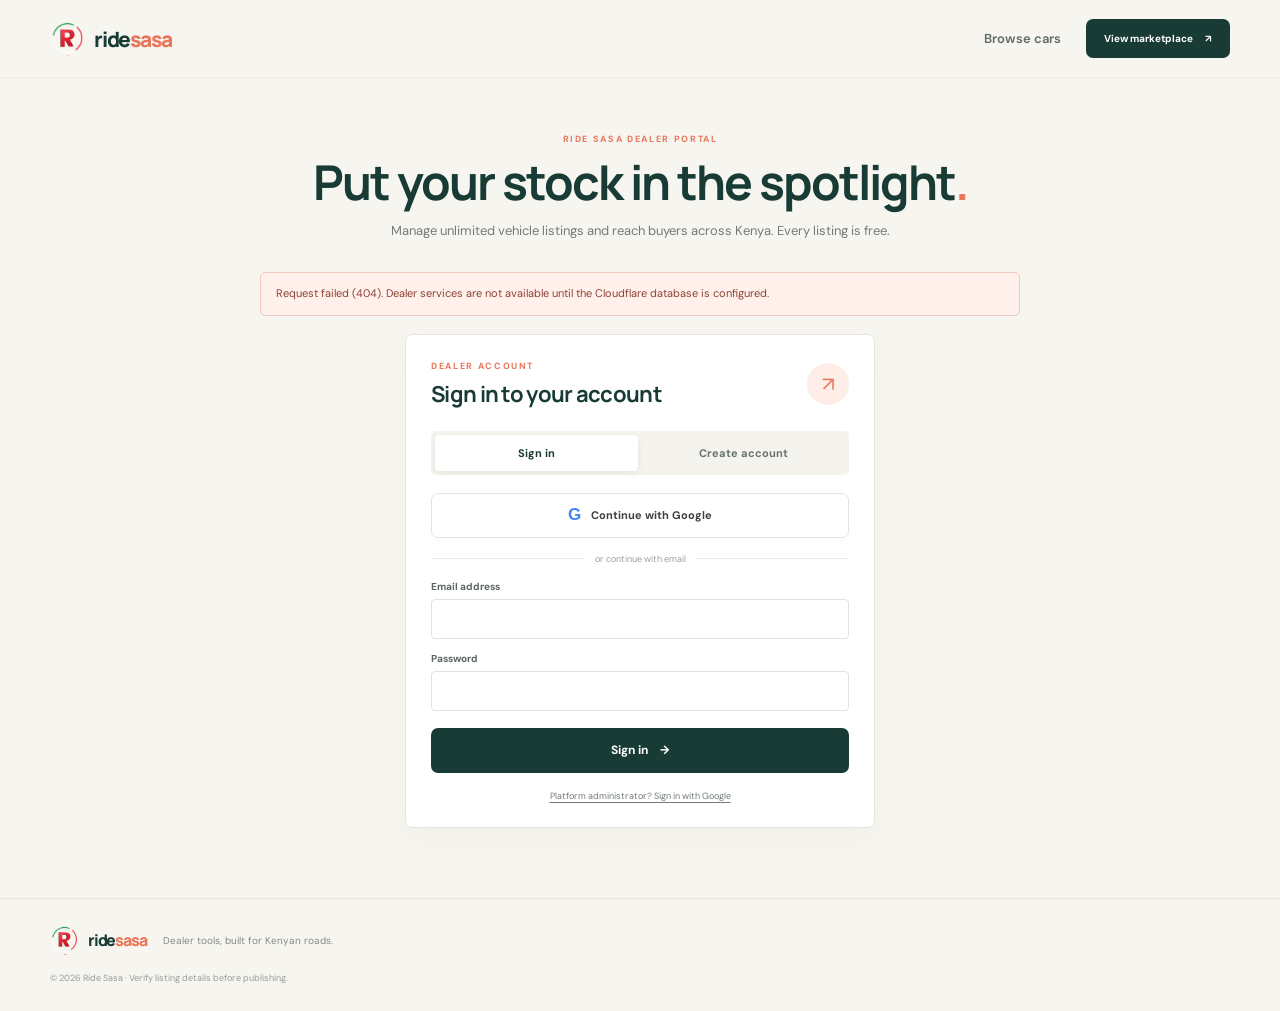
==== commit a8f35a2e: "Update dealer.html" ====
--- a/dealer.html
+++ b/dealer.html
@@ -1,6 +1,6 @@
 <!doctype html>
 <html lang="en">
-  <head>
+  <head> 
     <meta charset="utf-8">
     <meta name="viewport" content="width=device-width, initial-scale=1">
     <meta name="theme-color" content="#183c35">
